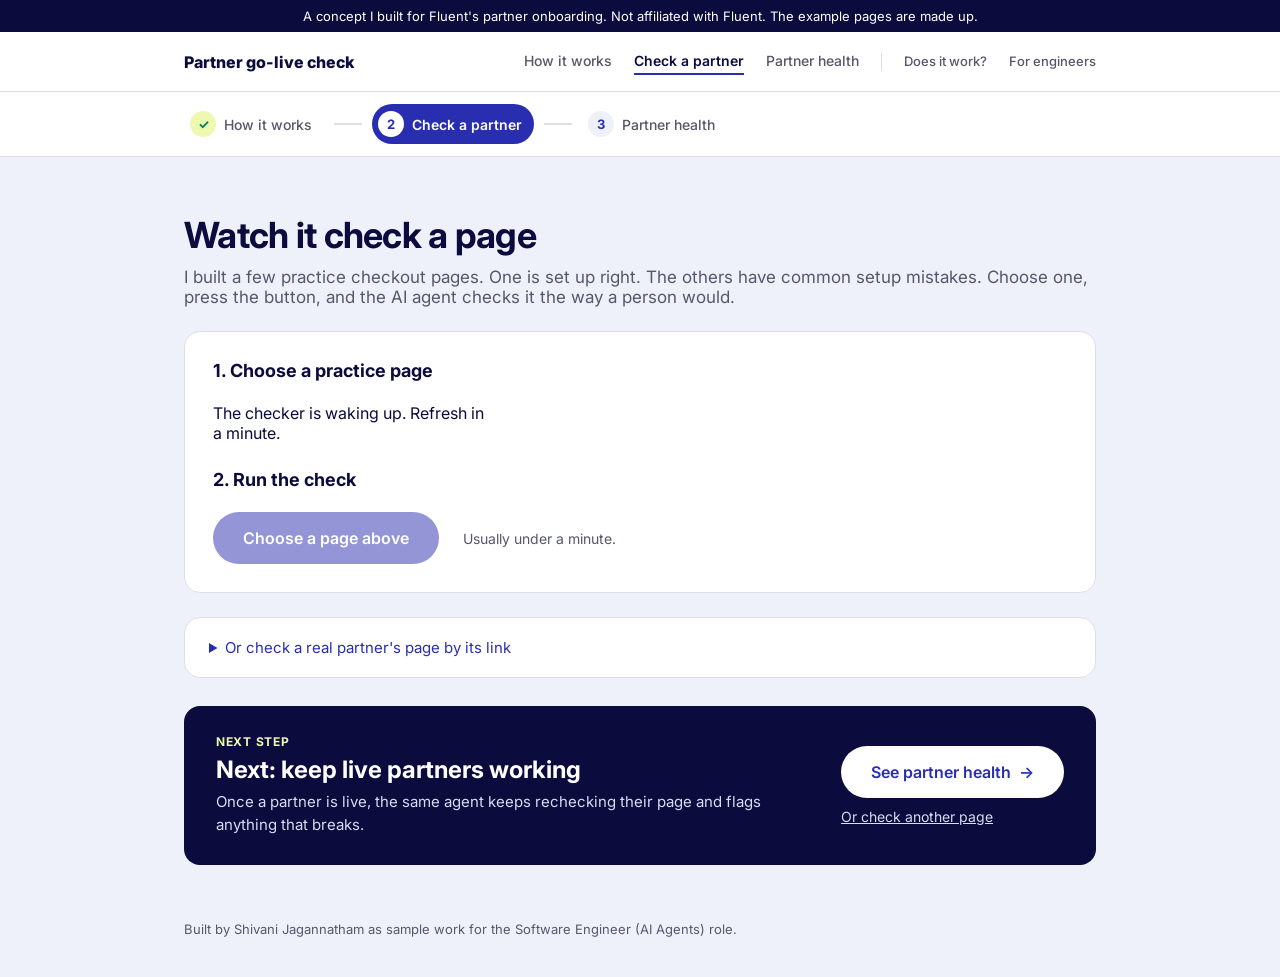
==== check.html @ 6d37464f "Add a journey bar and a clear next step on every page" ====
<!doctype html>
<html lang="en">
<head>
<meta charset="utf-8">
<meta name="viewport" content="width=device-width, initial-scale=1">
<title>Check a partner | Partner go-live check</title>
<meta name="description" content="Check a new partner's order confirmation page before offers go live. A concept for Fluent's partner team.">
<link rel="preconnect" href="https://fonts.googleapis.com">
<link href="https://fonts.googleapis.com/css2?family=Inter:wght@400;500;600;700;800&amp;display=swap" rel="stylesheet">
<link rel="icon" href="data:,">
<link rel="stylesheet" href="site.css">
</head>
<body data-page="check">

<div style="font-family: Inter, system-ui, sans-serif; color: #0B0B3D; background: #EFF1FA; min-height: 100vh">
  <div style="background: #0B0B3D; color: #FFFFFF; font-size: 13px; text-align: center; padding: 8px 16px">A concept I built for Fluent's partner onboarding. Not affiliated with Fluent. The example pages are made up.</div>
  <header style="background: #FFFFFF; border-bottom: 1px solid #DCDFEA">
    <div style="max-width: 960px; margin: 0 auto; padding: 16px 24px; display: flex; flex-wrap: wrap; justify-content: space-between; align-items: center; gap: 12px">
      <a href="index.html" style="font-weight: 800; font-size: 16px; color: #0B0B3D; text-decoration: none">Partner go-live check</a>
      <nav aria-label="Main" style="display: flex; flex-wrap: wrap; align-items: center; gap: 8px 22px">
        <a href="index.html" style="color: #55576A; font-weight: 500; font-size: 14px; text-decoration: none; padding: 4px 0; border-bottom: 2px solid transparent;">How it works</a>
        <a href="check.html" aria-current="page" style="color: #0B0B3D; font-weight: 600; font-size: 14px; text-decoration: none; padding: 4px 0; border-bottom: 2px solid #292EB1;">Check a partner</a>
        <a href="health.html" style="color: #55576A; font-weight: 500; font-size: 14px; text-decoration: none; padding: 4px 0; border-bottom: 2px solid transparent;">Partner health</a>
        <span aria-hidden="true" style="width: 1px; height: 18px; background: #DCDFEA"></span>
        <a href="works.html" style="color: #55576A; font-weight: 500; font-size: 13px; text-decoration: none; padding: 4px 0; border-bottom: 2px solid transparent;">Does it work?</a>
        <a href="engineers.html" style="color: #55576A; font-weight: 500; font-size: 13px; text-decoration: none; padding: 4px 0; border-bottom: 2px solid transparent;">For engineers</a>
      </nav>
    </div>
  </header>  <main style="max-width: 960px; margin: 0 auto; padding: 56px 24px 56px; display: flex; flex-direction: column; gap: 28px">
    <!-- 1. pick -->
    <section id="pick" style="display: flex; flex-direction: column; gap: 24px">
      <div style="display: flex; flex-direction: column; gap: 10px">
        <h1 style="margin: 0; font-size: 36px; letter-spacing: -0.02em">Watch it check a page</h1>
        <p style="margin: 0; font-size: 17px; color: #55576A">I built a few practice checkout pages. One is set up right. The others have common setup mistakes. Choose one, press the button, and the AI agent checks it the way a person would.</p>
      </div>
      <div class="card" style="padding: 28px; display: flex; flex-direction: column; gap: 22px">
        <h2 style="margin: 0; font-size: 18px">1. Choose a practice page</h2>
        <div id="partners" style="display: grid; grid-template-columns: repeat(auto-fill, minmax(260px, 1fr)); gap: 12px"><p style="margin:0;color:#55576A">Loading examples...</p></div>
        <h2 style="margin: 4px 0 0; font-size: 18px">2. Run the check</h2>
        <div style="display: flex; flex-wrap: wrap; align-items: center; gap: 14px 24px">
          <button id="run" class="btn" type="button" disabled>Choose a page above</button>
          <span style="font-size: 14px; color: #55576A">Usually under a minute.</span>
        </div>
      </div>
      <details id="own" class="card" style="padding: 20px 24px">
        <summary>Or check a real partner's page by its link</summary>
        <div style="display: flex; flex-direction: column; gap: 14px; margin-top: 16px">
          <p style="margin: 0; font-size: 14px; color: #55576A">Use the confirmation page from a test order, at a public address.</p>
          <div><label class="f" for="curl">Page link</label><input id="curl" type="url" placeholder="https://"></div>
          <div style="display: grid; grid-template-columns: repeat(auto-fit, minmax(200px, 1fr)); gap: 14px">
            <div><label class="f" for="cname">Partner name</label><input id="cname" type="text" placeholder="Partner"></div>
            <div><label class="f" for="cpid">Their partner ID</label><input id="cpid" type="text" placeholder="ptx-0000"></div>
          </div>
          <div><button id="runurl" class="btn" type="button">Check this page</button></div>
        </div>
      </details>
    </section>

    <!-- 2. checking -->
    <section id="checking" class="hidden" style="display: flex; flex-direction: column; gap: 24px">
      <div style="display: flex; flex-direction: column; gap: 10px">
        <h1 id="ctitle" style="margin: 0; font-size: 36px; letter-spacing: -0.02em">Checking</h1>
        <p style="margin: 0; font-size: 17px; color: #55576A">The AI agent is working through their order page. This usually takes under a minute.</p>
      </div>
      <div class="card" style="padding: 8px 28px"><ol id="steps" style="list-style: none; margin: 0; padding: 0"></ol></div>
    </section>

    <!-- 3. result -->
    <section id="result" class="hidden" style="display: flex; flex-direction: column; gap: 28px" aria-live="polite">
      <div id="verdict" style="border-radius: 16px; padding: 30px 32px; display: flex; gap: 18px; align-items: flex-start"></div>
      <div id="fixes" style="display: flex; flex-direction: column; gap: 14px"></div>
      <div id="msgbox" class="card hidden" style="padding: 26px 28px; display: flex; flex-direction: column; gap: 14px">
        <div style="display: flex; flex-wrap: wrap; justify-content: space-between; align-items: center; gap: 12px">
          <h2 id="msgtitle" style="margin: 0; font-size: 20px">Message for their developer</h2>
          <button id="copy" type="button" class="btn btn-ghost">Copy message</button>
        </div>
        <div id="msg" style="background: #EFF1FA; border-radius: 12px; padding: 18px 20px; font-size: 15px; line-height: 1.65; white-space: pre-line"></div>
      </div>
      <div id="next" class="card hidden" style="padding: 26px 28px; display: flex; flex-direction: column; gap: 14px">
        <h2 style="margin: 0; font-size: 20px">Next steps</h2>
        <ul id="nextlist" style="list-style: none; margin: 0; padding: 0; display: flex; flex-direction: column; gap: 12px; font-size: 16px"></ul>
      </div>
      <div style="display: flex; flex-wrap: wrap; align-items: center; gap: 14px 24px">
        <button id="again" class="btn" type="button">Check another partner</button>
        <a id="openpage" href="#" target="_blank" rel="noopener" style="font-size: 15px">Open the page that was checked</a>
      </div>
      <p id="who" style="margin: 0; font-size: 13px; color: #55576A"></p>
      <details class="card" style="padding: 18px 22px">
        <summary>For developers: see how the check worked</summary>
        <div id="tech" style="margin-top: 14px; display: flex; flex-direction: column; gap: 12px; font-size: 14px"></div>
      </details>
    </section>

    <!-- error -->
    <section id="error" class="hidden card" style="padding: 26px 28px; display: flex; flex-direction: column; gap: 12px">
      <h2 style="margin: 0; font-size: 22px">That page couldn't be checked</h2>
      <p id="errtext" style="margin: 0; color: #55576A"></p>
      <div><button id="again2" class="btn" type="button">Try again</button></div>
    </section>
  </main>


  <footer style="max-width: 960px; margin: 0 auto; padding: 0 24px 40px; font-size: 13px; color: #55576A">Built by Shivani Jagannatham as sample work for the Software Engineer (AI Agents) role.</footer>
</div>
<script src="config.js"></script>
<script src="check.js"></script>
<script src="nav.js"></script>
</body>
</html>
---- site.css ----
body{margin:0}
a{color:#292EB1}a:hover{color:#191371}

@keyframes gl-scan{0%{top:0;opacity:0}6%{opacity:1}58%{top:calc(100% - 3px);opacity:1}64%,100%{top:calc(100% - 3px);opacity:0}}
@keyframes gl-drift1{0%,100%{transform:translate(0,0) scale(1)}50%{transform:translate(60px,40px) scale(1.15)}}
@keyframes gl-drift2{0%,100%{transform:translate(0,0) scale(1)}50%{transform:translate(-50px,-30px) scale(1.1)}}
@keyframes gl-pulse{0%,100%{box-shadow:0 0 0 0 rgba(0,181,146,.45)}50%{box-shadow:0 0 0 7px rgba(0,181,146,0)}}
@keyframes gl-flow{to{stroke-dashoffset:-24}}
@keyframes gl-glow{0%,100%{border-color:#00B592}50%{border-color:#B3E42E}}
@keyframes gl-in1{0%,10%{opacity:0;transform:translateY(8px)}14%,90%{opacity:1;transform:none}97%,100%{opacity:0;transform:none}}
@keyframes gl-in2{0%,22%{opacity:0;transform:translateY(8px)}26%,90%{opacity:1;transform:none}97%,100%{opacity:0;transform:none}}
@keyframes gl-in3{0%,34%{opacity:0;transform:translateY(8px)}38%,90%{opacity:1;transform:none}97%,100%{opacity:0;transform:none}}
@keyframes gl-in4{0%,46%{opacity:0;transform:translateY(8px)}50%,90%{opacity:1;transform:none}97%,100%{opacity:0;transform:none}}
@keyframes gl-in5{0%,60%{opacity:0;transform:translateY(8px)}64%,90%{opacity:1;transform:none}97%,100%{opacity:0;transform:none}}

@media (prefers-reduced-motion: reduce){.gl-anim{animation:none !important;opacity:1 !important;transform:none !important}}


*{box-sizing:border-box}
button{font:inherit}
.hidden{display:none !important}
.pcard{text-align:left;background:#FFFFFF;border:1px solid #DCDFEA;border-radius:12px;padding:14px 15px;cursor:pointer;display:flex;flex-direction:column;gap:2px;min-height:66px;color:#0B0B3D}
.pcard[aria-pressed="true"]{background:#EFF1FA;border:2px solid #292EB1;padding:13px 14px}
.pcard:focus-visible,.btn:focus-visible{outline:3px solid #3793FF;outline-offset:2px}
.pcard b{font-weight:600;font-size:15px} .pcard span{font-size:13px;color:#55576A}
.btn{display:inline-flex;align-items:center;justify-content:center;min-height:52px;padding:0 30px;background:#292EB1;color:#FFFFFF;border:0;border-radius:999px;font-weight:600;font-size:16px;text-decoration:none;cursor:pointer}
.btn:hover{background:#191371;color:#FFFFFF} .btn:disabled{opacity:.5;cursor:default}
.btn-ghost{background:#FFFFFF;color:#292EB1;border:1px solid #292EB1;min-height:44px;padding:0 20px;font-size:14px}
.btn-ghost:hover{background:#EFF1FA;color:#191371}
.card{background:#FFFFFF;border:1px solid #DCDFEA;border-radius:16px}
.step{display:flex;align-items:center;gap:14px;padding:16px 0;border-bottom:1px solid #EFF1FA;font-size:17px}
.step:last-child{border-bottom:0}
.spin{animation:spin 1s linear infinite;transform-origin:50% 50%}
@keyframes spin{to{transform:rotate(360deg)}}
input[type=url],input[type=text]{width:100%;font:inherit;font-size:15px;padding:12px 14px;border:1px solid #DCDFEA;border-radius:10px;color:#0B0B3D;background:#FFFFFF}
label.f{display:block;font-size:13px;font-weight:600;color:#55576A;margin-bottom:6px}
details summary{cursor:pointer;color:#292EB1;font-size:15px}
pre{white-space:pre-wrap;word-break:break-word;font-size:12px;background:#EFF1FA;padding:12px;border-radius:10px;max-height:420px;overflow:auto}
table{width:100%;border-collapse:collapse;font-size:14px} th,td{text-align:left;padding:10px 8px;border-bottom:1px solid #EFF1FA;vertical-align:top}
th{font-size:12px;color:#55576A;font-weight:600}

/* ---------- home: moving sections ---------- */
.reveal{opacity:0;transform:translateY(18px);transition:opacity .6s ease,transform .6s ease}
.reveal.seen{opacity:1;transform:none}
.pgrid{display:grid;grid-template-columns:repeat(auto-fit,minmax(250px,1fr));gap:16px}
.pcardx{background:#FFFFFF;border:1px solid #DCDFEA;border-radius:16px;padding:18px 18px 22px;display:flex;flex-direction:column;gap:8px}
.pcardx h3{margin:6px 0 0;font-size:18px}
.pcardx p{margin:0;font-size:15px;line-height:1.55;color:#55576A}
.viz{position:relative;height:150px;border-radius:12px;background:#EFF1FA;overflow:hidden;display:flex;align-items:center;justify-content:center}
.bar{height:7px;border-radius:4px;background:#D5D9E8;margin-bottom:8px}
.w30{width:30%}.w45{width:45%}.w55{width:55%}.w70{width:70%}
.mini{width:72%;background:#FFFFFF;border-radius:8px;padding:12px 12px 10px;box-shadow:0 4px 14px rgba(11,11,61,.08)}
.slot{margin-top:6px;height:34px;border:2px dashed #EF2678;border-radius:7px;display:flex;align-items:center;justify-content:center;animation:slotblink 3s ease-in-out infinite}
.slot span{font-size:11px;font-weight:700;color:#A3134F}
@keyframes slotblink{0%,40%{opacity:.25}55%,90%{opacity:1}100%{opacity:.25}}
.cursor{position:absolute;left:58%;top:18px;animation:cursormove 3s ease-in-out infinite}
@keyframes cursormove{0%{transform:translate(0,0)}45%,90%{transform:translate(-14px,78px)}100%{transform:translate(0,0)}}
.node{position:absolute;font-size:12px;font-weight:700;border-radius:8px;padding:6px 10px;background:#FFFFFF;color:#0B0B3D;box-shadow:0 2px 8px rgba(11,11,61,.08)}
.node.sale{left:14px;top:57px;background:#292EB1;color:#FFFFFF}
.node.partner{right:14px;top:16px;color:#55576A;opacity:.6}
.node.test{right:14px;bottom:16px;border:2px solid #EF2678;color:#A3134F}
.paths{position:absolute;inset:0;width:100%;height:100%}
.flowpath{animation:dash 1s linear infinite}
@keyframes dash{to{stroke-dashoffset:-20}}
.coin{position:absolute;left:24%;top:42%;width:20px;height:20px;border-radius:50%;background:#EECF4F;color:#0B0B3D;font-size:11px;font-weight:800;display:flex;align-items:center;justify-content:center;animation:coin 2.4s ease-in-out infinite}
@keyframes coin{0%{left:24%;top:42%;opacity:0}10%{opacity:1}45%{left:50%;top:58%}80%{left:66%;top:72%;opacity:1}100%{left:66%;top:72%;opacity:0}}
.pill{font-family:ui-monospace,SFMono-Regular,Menlo,monospace;font-size:14px;padding:9px 14px;border-radius:999px;background:#FFFFFF;border:2px solid #EF2678;color:#A3134F;min-width:200px;text-align:center;transition:border-color .3s,color .3s}
.pill.good{border-color:#00B592;color:#007F67}
.plabel{font-size:12px;font-weight:700;color:#A3134F}.plabel.good{color:#007F67}
.how{display:flex;flex-wrap:wrap;gap:28px;align-items:stretch}
.hsteps{list-style:none;margin:0;padding:0;flex:1 1 320px;display:flex;flex-direction:column;gap:10px}
.hstep{position:relative;overflow:hidden;width:100%;text-align:left;display:flex;gap:14px;align-items:flex-start;background:#FFFFFF;border:1px solid #DCDFEA;border-radius:14px;padding:14px 16px;cursor:pointer;color:#0B0B3D}
.hstep .num{flex:none;width:34px;height:34px;border-radius:50%;background:#EFF1FA;color:#292EB1;display:flex;align-items:center;justify-content:center;font-weight:700}
.hstep b{display:block;font-size:17px;margin-top:5px}
.hstep small{display:block;font-size:14px;line-height:1.5;color:#55576A;margin-top:3px}
.hstep.on{border-color:#292EB1;background:#F7F8FD}
.hstep.on .num{background:#292EB1;color:#FFFFFF}
.hstep .prog{position:absolute;left:0;bottom:0;height:3px;width:0;background:#292EB1}
.hstep.on .prog{animation:prog 4s linear forwards}
.paused .hstep.on .prog{animation:none;width:100%}
@keyframes prog{to{width:100%}}
.screen{position:relative;flex:1 1 360px;min-height:260px;border-radius:16px;background:linear-gradient(135deg,#292EB1,#191371 60%,#0B0B3D);padding:24px;overflow:hidden}
.scene{position:absolute;inset:24px;display:flex;flex-direction:column;gap:14px;opacity:0;transform:translateY(10px);transition:opacity .45s ease,transform .45s ease;pointer-events:none}
.scene.on{opacity:1;transform:none}
.sgrid{display:grid;grid-template-columns:repeat(2,minmax(0,1fr));gap:10px}
.scard{background:#FFFFFF;border-radius:10px;padding:12px;font-size:13px;font-weight:600;color:#0B0B3D}
.scard.pick{outline:3px solid #B3E42E}
.sbtn{align-self:flex-start;background:#FFFFFF;color:#292EB1;font-weight:700;font-size:14px;border-radius:999px;padding:10px 18px}
.spage{position:relative;background:#FFFFFF;border-radius:10px;padding:14px 14px 6px;overflow:hidden}
.sscan{position:absolute;left:0;right:0;top:0;height:3px;background:#3793FF;box-shadow:0 0 14px 5px rgba(55,147,255,.45);animation:sscan 2s linear infinite}
@keyframes sscan{from{top:0}to{top:100%}}
.sticks{list-style:none;margin:0;padding:0;display:flex;flex-direction:column;gap:8px}
.sticks li{background:rgba(255,255,255,.12);color:#FFFFFF;border-radius:8px;padding:8px 12px;font-size:13px;font-weight:600;opacity:0}
.sticks li::before{content:"\2713  ";color:#B3E42E}
.sticks li.x::before{content:"!  ";color:#FF7B69}
.scene.on .sticks li{animation:tick .4s ease forwards}
.scene.on .sticks li:nth-child(1){animation-delay:.6s}.scene.on .sticks li:nth-child(2){animation-delay:1.4s}.scene.on .sticks li:nth-child(3){animation-delay:2.2s}
@keyframes tick{to{opacity:1}}
.sverdict{background:#FFEAF1;color:#0B0B3D;border-radius:12px;padding:16px 18px;font-size:20px;font-weight:800}
.sverdict small{display:block;font-size:14px;font-weight:500;margin-top:4px}
.smsg{position:relative;background:#FFFFFF;border-radius:12px;padding:16px 16px 8px}
.smsg span{position:absolute;right:12px;top:12px;font-size:12px;font-weight:700;color:#292EB1;border:1px solid #292EB1;border-radius:999px;padding:4px 10px}
@media (prefers-reduced-motion: reduce){
  .reveal{opacity:1;transform:none;transition:none}
  .slot,.cursor,.flowpath,.coin,.sscan,.hstep.on .prog{animation:none !important}
  .coin{display:none}
  .sticks li{opacity:1 !important;animation:none !important}
}

.pcard{gap:6px !important}
.pcard .tag{align-self:flex-start;font-style:normal;font-size:12px;font-weight:700;border-radius:999px;padding:3px 9px}
.pcard .tag.ok{background:#EEF9AF;color:#007F67}
.pcard .tag.bad{background:#FFEAF1;color:#A3134F}
.pcard b{font-size:16px !important;line-height:1.35}
.pcard span{font-size:14px !important;line-height:1.45}

/* ---------- wayfinding ---------- */
.journey{background:#FFFFFF;border-bottom:1px solid #DCDFEA}
.journey-in{max-width:960px;margin:0 auto;padding:12px 24px;display:flex;flex-wrap:wrap;align-items:center;gap:8px 10px}
.jstep{display:inline-flex;align-items:center;gap:8px;text-decoration:none;color:#55576A;font-size:14px;font-weight:500;padding:6px 12px 6px 6px;border-radius:999px;min-height:40px}
.jstep:hover{background:#EFF1FA;color:#0B0B3D}
.jnum{width:26px;height:26px;border-radius:50%;display:inline-flex;align-items:center;justify-content:center;font-size:13px;font-weight:700;background:#EFF1FA;color:#292EB1}
.jstep.on{background:#292EB1;color:#FFFFFF;font-weight:600}
.jstep.on .jnum{background:#FFFFFF;color:#292EB1}
.jstep.done .jnum{background:#EEF9AF;color:#007F67}
.jline{width:28px;height:2px;background:#DCDFEA}
.jextra{margin-left:auto;font-size:12px;font-weight:700;color:#55576A;background:#EFF1FA;border-radius:999px;padding:4px 10px}
.nextstep{background:#0B0B3D;color:#FFFFFF;border-radius:16px;padding:28px 32px;display:flex;flex-wrap:wrap;align-items:center;justify-content:space-between;gap:20px}
.nextstep .nlabel{font-size:12px;font-weight:700;letter-spacing:.06em;text-transform:uppercase;color:#EEF9AF}
.nextstep h2{margin:6px 0 6px;font-size:24px;color:#FFFFFF}
.nextstep p{margin:0;font-size:15px;line-height:1.55;color:#D9DCF3;max-width:560px}
.nactions{display:flex;flex-direction:column;align-items:flex-start;gap:10px}
.nextstep .btn{background:#FFFFFF;color:#292EB1}
.nextstep .btn:hover{background:#EEF9AF;color:#0B0B3D}
.nalt{color:#D9DCF3;font-size:14px}
.nalt:hover{color:#FFFFFF}
@media (max-width:600px){.jline{width:12px}.jstep span:last-child{font-size:13px}}
.btn{gap:8px}
@media (max-width:600px){
  nav[aria-label="Main"] > a:nth-of-type(-n+3), nav[aria-label="Main"] > span{display:none}
  .journey-in{padding:10px 16px}
}
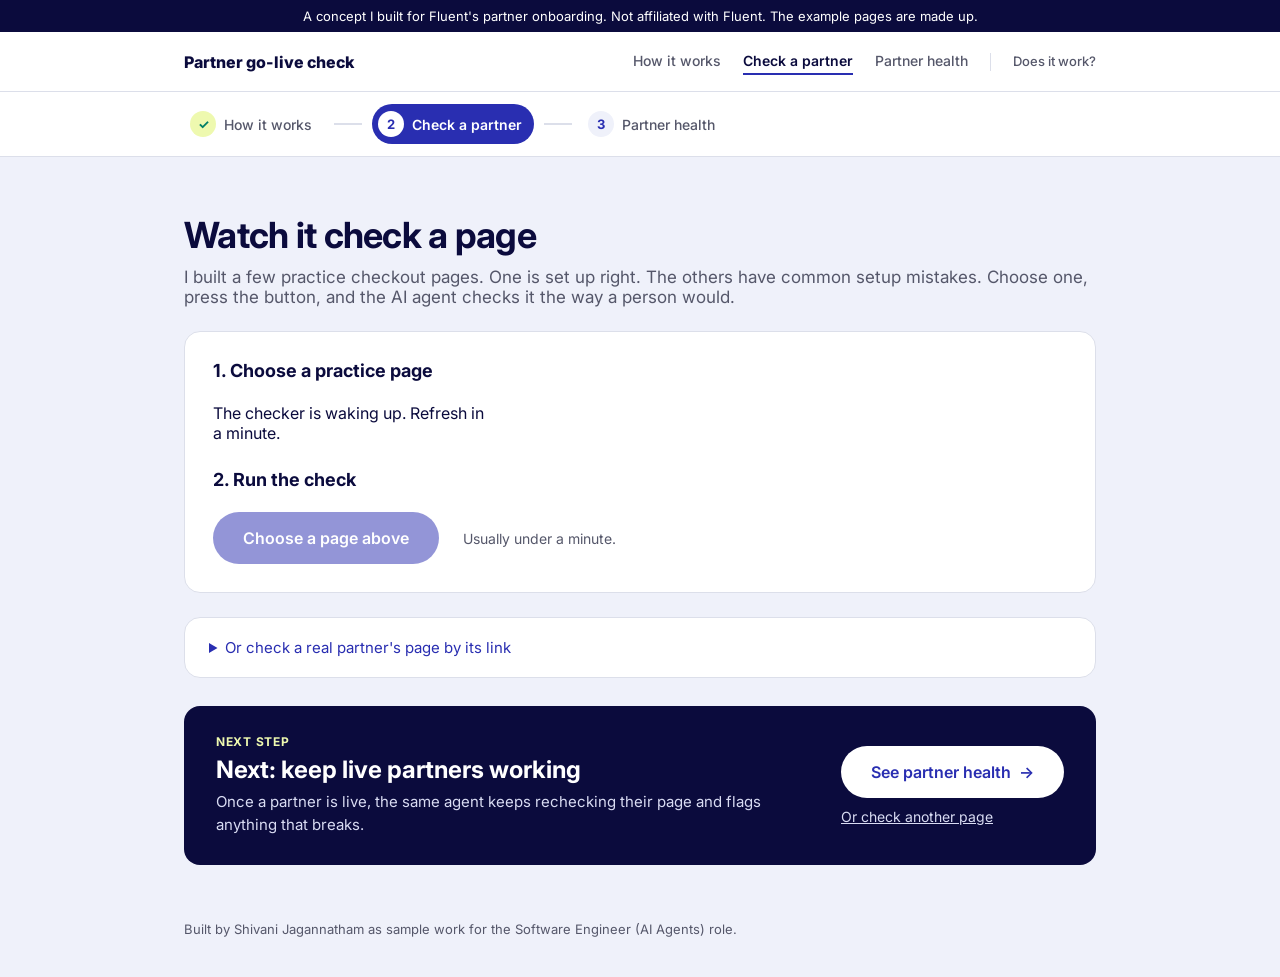
==== commit 33bc987f: "Remove the For engineers page" ====
--- a/check.html
+++ b/check.html
@@ -23,7 +23,6 @@
         <a href="health.html" style="color: #55576A; font-weight: 500; font-size: 14px; text-decoration: none; padding: 4px 0; border-bottom: 2px solid transparent;">Partner health</a>
         <span aria-hidden="true" style="width: 1px; height: 18px; background: #DCDFEA"></span>
         <a href="works.html" style="color: #55576A; font-weight: 500; font-size: 13px; text-decoration: none; padding: 4px 0; border-bottom: 2px solid transparent;">Does it work?</a>
-        <a href="engineers.html" style="color: #55576A; font-weight: 500; font-size: 13px; text-decoration: none; padding: 4px 0; border-bottom: 2px solid transparent;">For engineers</a>
       </nav>
     </div>
   </header>  <main style="max-width: 960px; margin: 0 auto; padding: 56px 24px 56px; display: flex; flex-direction: column; gap: 28px">
@@ -68,6 +67,10 @@
     <!-- 3. result -->
     <section id="result" class="hidden" style="display: flex; flex-direction: column; gap: 28px" aria-live="polite">
       <div id="verdict" style="border-radius: 16px; padding: 30px 32px; display: flex; gap: 18px; align-items: flex-start"></div>
+      <div id="todo" class="card" style="padding: 24px 28px; display: flex; flex-direction: column; gap: 14px; border: 2px solid #292EB1">
+        <h2 style="margin: 0; font-size: 20px">What to do now</h2>
+        <ol id="todolist" class="todo"></ol>
+      </div>
       <div id="fixes" style="display: flex; flex-direction: column; gap: 14px"></div>
       <div id="msgbox" class="card hidden" style="padding: 26px 28px; display: flex; flex-direction: column; gap: 14px">
         <div style="display: flex; flex-wrap: wrap; justify-content: space-between; align-items: center; gap: 12px">
--- a/site.css
+++ b/site.css
@@ -14,7 +14,17 @@
 @keyframes gl-in4{0%,46%{opacity:0;transform:translateY(8px)}50%,90%{opacity:1;transform:none}97%,100%{opacity:0;transform:none}}
 @keyframes gl-in5{0%,60%{opacity:0;transform:translateY(8px)}64%,90%{opacity:1;transform:none}97%,100%{opacity:0;transform:none}}
 
-@media (prefers-reduced-motion: reduce){.gl-anim{animation:none !important;opacity:1 !important;transform:none !important}}
+@keyframes gl-out1{0%,10%{opacity:1}14%,90%{opacity:0}97%,100%{opacity:1}}
+@keyframes gl-txt1{0%,10%{color:#9A9CAA}14%,90%{color:#0B0B3D}97%,100%{color:#9A9CAA}}
+@keyframes gl-out2{0%,22%{opacity:1}26%,90%{opacity:0}97%,100%{opacity:1}}
+@keyframes gl-txt2{0%,22%{color:#9A9CAA}26%,90%{color:#0B0B3D}97%,100%{color:#9A9CAA}}
+@keyframes gl-out3{0%,34%{opacity:1}38%,90%{opacity:0}97%,100%{opacity:1}}
+@keyframes gl-txt3{0%,34%{color:#9A9CAA}38%,90%{color:#0B0B3D}97%,100%{color:#9A9CAA}}
+@keyframes gl-out4{0%,46%{opacity:1}50%,90%{opacity:0}97%,100%{opacity:1}}
+@keyframes gl-txt4{0%,46%{color:#9A9CAA}50%,90%{color:#0B0B3D}97%,100%{color:#9A9CAA}}
+@keyframes gl-out5{0%,60%{opacity:1}64%,90%{opacity:0}97%,100%{opacity:1}}
+@keyframes gl-txt5{0%,60%{color:#9A9CAA}64%,90%{color:#0B0B3D}97%,100%{color:#9A9CAA}}
+@media (prefers-reduced-motion: reduce){.gl-anim{animation:none !important;opacity:1 !important;transform:none !important;color:inherit !important}.gl-wait{display:none !important}}
 
 
 *{box-sizing:border-box}
@@ -77,8 +87,9 @@
 .hstep.on{border-color:#292EB1;background:#F7F8FD}
 .hstep.on .num{background:#292EB1;color:#FFFFFF}
 .hstep .prog{position:absolute;left:0;bottom:0;height:3px;width:0;background:#292EB1}
-.hstep.on .prog{animation:prog 4s linear forwards}
-.paused .hstep.on .prog{animation:none;width:100%}
+.hstep.on .prog{animation:prog 7s linear forwards}
+.paused .hstep.on .prog{animation-play-state:paused}
+.still .hstep.on .prog{animation:none;width:100%}
 @keyframes prog{to{width:100%}}
 .screen{position:relative;flex:1 1 360px;min-height:260px;border-radius:16px;background:linear-gradient(135deg,#292EB1,#191371 60%,#0B0B3D);padding:24px;overflow:hidden}
 .scene{position:absolute;inset:24px;display:flex;flex-direction:column;gap:14px;opacity:0;transform:translateY(10px);transition:opacity .45s ease,transform .45s ease;pointer-events:none}
@@ -141,3 +152,70 @@
   nav[aria-label="Main"] > a:nth-of-type(-n+3), nav[aria-label="Main"] > span{display:none}
   .journey-in{padding:10px 16px}
 }
+
+/* ---------- hero flow diagram ---------- */
+.flow{display:flex;flex-wrap:wrap;align-items:center;gap:14px 10px;background:rgba(255,255,255,.06);border:1px solid rgba(255,255,255,.14);border-radius:16px;padding:18px 20px}
+.fnode{flex:1 1 200px;display:flex;align-items:center;gap:12px;color:#FFFFFF}
+.fnode b{display:block;font-size:15px}
+.fnode span{display:block;font-size:13px;color:#C9CCEE;line-height:1.4}
+.fico{flex:none;width:46px;height:46px;border-radius:12px;background:rgba(238,249,175,.12);display:flex;align-items:center;justify-content:center}
+.flink{flex:1 1 120px;display:flex;flex-direction:column;align-items:center;gap:6px;min-width:110px}
+.flabel{font-size:12px;font-weight:600;color:#EEF9AF;text-align:center}
+.ftrack{position:relative;display:block;width:100%;height:2px;background:repeating-linear-gradient(90deg,rgba(255,255,255,.35) 0 6px,transparent 6px 12px)}
+.ftrack i{position:absolute;top:-4px;left:0;width:10px;height:10px;border-radius:50%;background:#B3E42E;box-shadow:0 0 10px 2px rgba(179,228,46,.6);animation:fdot 2.6s ease-in-out infinite}
+.flink:nth-of-type(4) .ftrack i{animation-delay:1.3s}
+@keyframes fdot{0%{left:0;opacity:0}10%{opacity:1}90%{opacity:1}100%{left:calc(100% - 10px);opacity:0}}
+.fnote{margin:10px 0 0;font-size:13px;color:#C9CCEE;text-align:center}
+.aico{width:40px;height:40px;border-radius:10px;background:#EFF1FA;display:flex;align-items:center;justify-content:center}
+@media (max-width:700px){.flink{flex-basis:100%}.ftrack{width:2px;height:28px;background:repeating-linear-gradient(180deg,rgba(255,255,255,.35) 0 6px,transparent 6px 12px)}.ftrack i{left:-4px !important;top:0;animation-name:fdotv}}
+@keyframes fdotv{0%{top:0;opacity:0}10%{opacity:1}90%{opacity:1}100%{top:calc(100% - 10px);opacity:0}}
+@media (prefers-reduced-motion: reduce){.ftrack i{animation:none;left:calc(50% - 5px)}}
+
+.hctl{display:flex;gap:8px;align-items:center;margin-top:4px}
+.hbtn{font:inherit;font-weight:600;font-size:14px;min-width:44px;min-height:40px;padding:0 14px;border-radius:999px;border:1px solid #DCDFEA;background:#FFFFFF;color:#292EB1;cursor:pointer}
+.hbtn:hover{background:#EFF1FA}
+.hbtn:focus-visible{outline:3px solid #3793FF;outline-offset:2px}
+
+.todo{list-style:none;margin:0;padding:0;display:flex;flex-direction:column;gap:12px}
+.todo li{display:flex;flex-wrap:wrap;align-items:center;gap:12px 14px}
+.todo .tnum{flex:none;width:32px;height:32px;border-radius:50%;background:#292EB1;color:#FFFFFF;font-weight:700;display:flex;align-items:center;justify-content:center}
+.todo .ttext{flex:1 1 260px;display:flex;flex-direction:column}
+.todo .ttext b{font-size:16px}
+.todo .ttext small{font-size:14px;color:#55576A}
+
+.flash{animation:flash 2.2s ease-out}
+@keyframes flash{0%{box-shadow:0 0 0 0 rgba(41,46,177,.55)}30%{box-shadow:0 0 0 8px rgba(41,46,177,.25)}100%{box-shadow:0 0 0 0 rgba(41,46,177,0)}}
+html{scroll-behavior:smooth}
+@media (prefers-reduced-motion: reduce){.flash{animation:none;outline:3px solid #292EB1}html{scroll-behavior:auto}}
+
+/* ---------- hero window: page on the left, the agent's checklist on the right ---------- */
+.hwin{background:#FFFFFF;color:#0B0B3D;border-radius:16px;box-shadow:0 30px 60px rgba(0,0,0,.35);overflow:hidden}
+.hbar{display:flex;align-items:center;gap:8px;padding:10px 14px;background:#EFF1FA;border-bottom:1px solid #DCDFEA}
+.hbar span{width:10px;height:10px;border-radius:50%}
+.hbar em{margin-left:10px;flex:1;font-style:normal;background:#FFFFFF;border:1px solid #DCDFEA;border-radius:6px;padding:4px 10px;font-size:12px;color:#55576A}
+.hbody{display:flex;flex-wrap:wrap}
+.hpage{position:relative;flex:1 1 240px;padding:22px 20px;display:flex;flex-direction:column;gap:12px;overflow:hidden}
+.hthanks{font-weight:700;font-size:16px;line-height:1.3}
+.hline{display:flex;justify-content:space-between;align-items:center;gap:12px}
+.hline i{display:block;height:8px;border-radius:4px;background:#E3E6F0}
+.htotal{border-top:1px solid #EFF1FA;padding-top:10px;font-size:14px}
+.htotal i{background:#C9CDDD}
+.hoffer{margin-top:4px;border:2px dashed #00B592;border-radius:10px;padding:11px 12px;background:#F3FCF0;display:flex;align-items:center;gap:10px;font-size:13px;font-weight:600;color:#007F67;animation:gl-glow 3s ease-in-out infinite}
+.hdot{width:9px;height:9px;border-radius:50%;background:#00B592;animation:gl-pulse 2s ease-out infinite}
+.hscan{position:absolute;left:0;right:0;top:0;height:46px;background:linear-gradient(180deg,rgba(55,147,255,0),rgba(55,147,255,.16) 70%,rgba(55,147,255,.5));border-bottom:2px solid #3793FF;pointer-events:none;animation:hscan 9s ease-in-out infinite}
+@keyframes hscan{0%{transform:translateY(-50px);opacity:0}6%{opacity:1}58%{transform:translateY(240px);opacity:1}64%,100%{transform:translateY(240px);opacity:0}}
+.hpanel{flex:1 1 230px;background:#F7F8FD;border-left:1px solid #DCDFEA;padding:18px 18px 20px;display:flex;flex-direction:column;gap:12px}
+.hagent{display:flex;align-items:center;gap:10px}
+.havatar{width:34px;height:34px;border-radius:10px;background:#292EB1;display:flex;align-items:center;justify-content:center}
+.hagent b{display:block;font-size:14px}
+.hagent small{display:block;font-size:12px;color:#55576A}
+.hlist{list-style:none;margin:0;padding:0;display:flex;flex-direction:column;gap:10px}
+.hrow{display:flex;align-items:center;gap:10px;font-size:14px}
+.hico{position:relative;flex:none;width:18px;height:18px}
+.hico > span{position:absolute;inset:0}
+.hverdict{position:relative;height:30px;margin-top:2px}
+.hchip{position:absolute;left:0;top:0;display:inline-flex;align-items:center;border-radius:999px;padding:6px 12px;font-size:13px;font-weight:700;white-space:nowrap}
+.hwait{background:#EFF1FA;color:#55576A}
+.hbad{background:#FFEAF1;color:#A3134F}
+@media (max-width:560px){.hpanel{border-left:0;border-top:1px solid #DCDFEA}}
+@media (prefers-reduced-motion: reduce){.hscan{display:none}}
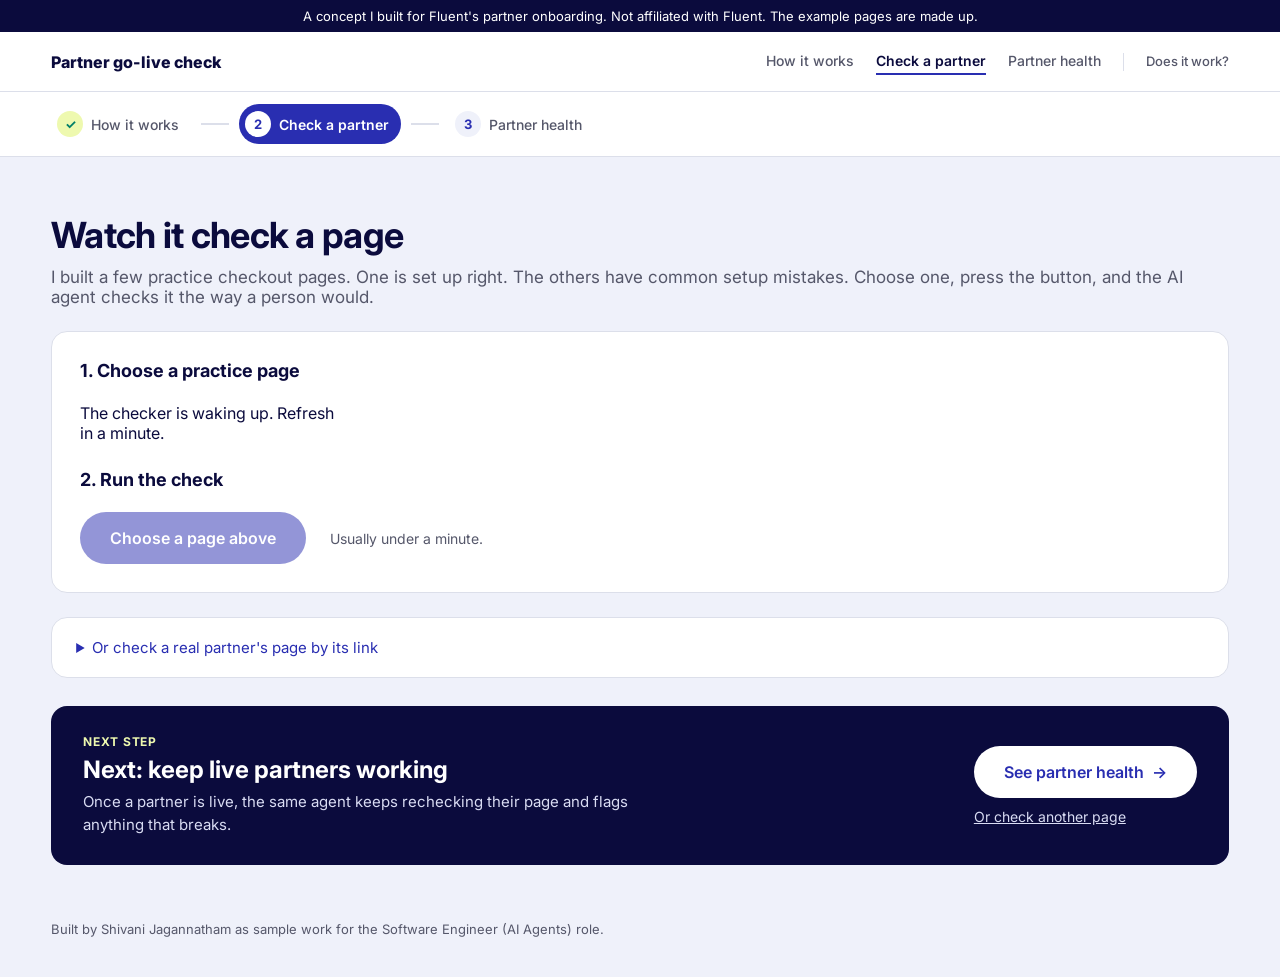
==== commit f8c241ed: "Let pages use the full screen width" ====
--- a/check.html
+++ b/check.html
@@ -15,7 +15,7 @@
 <div style="font-family: Inter, system-ui, sans-serif; color: #0B0B3D; background: #EFF1FA; min-height: 100vh">
   <div style="background: #0B0B3D; color: #FFFFFF; font-size: 13px; text-align: center; padding: 8px 16px">A concept I built for Fluent's partner onboarding. Not affiliated with Fluent. The example pages are made up.</div>
   <header style="background: #FFFFFF; border-bottom: 1px solid #DCDFEA">
-    <div style="max-width: 960px; margin: 0 auto; padding: 16px 24px; display: flex; flex-wrap: wrap; justify-content: space-between; align-items: center; gap: 12px">
+    <div style="max-width: 1440px; margin: 0 auto; padding: 16px clamp(20px, 4vw, 64px); display: flex; flex-wrap: wrap; justify-content: space-between; align-items: center; gap: 12px">
       <a href="index.html" style="font-weight: 800; font-size: 16px; color: #0B0B3D; text-decoration: none">Partner go-live check</a>
       <nav aria-label="Main" style="display: flex; flex-wrap: wrap; align-items: center; gap: 8px 22px">
         <a href="index.html" style="color: #55576A; font-weight: 500; font-size: 14px; text-decoration: none; padding: 4px 0; border-bottom: 2px solid transparent;">How it works</a>
@@ -25,7 +25,7 @@
         <a href="works.html" style="color: #55576A; font-weight: 500; font-size: 13px; text-decoration: none; padding: 4px 0; border-bottom: 2px solid transparent;">Does it work?</a>
       </nav>
     </div>
-  </header>  <main style="max-width: 960px; margin: 0 auto; padding: 56px 24px 56px; display: flex; flex-direction: column; gap: 28px">
+  </header>  <main style="max-width: 1440px; margin: 0 auto; padding: 56px clamp(20px, 4vw, 64px) 56px; display: flex; flex-direction: column; gap: 28px">
     <!-- 1. pick -->
     <section id="pick" style="display: flex; flex-direction: column; gap: 24px">
       <div style="display: flex; flex-direction: column; gap: 10px">
@@ -103,7 +103,7 @@
   </main>
 
 
-  <footer style="max-width: 960px; margin: 0 auto; padding: 0 24px 40px; font-size: 13px; color: #55576A">Built by Shivani Jagannatham as sample work for the Software Engineer (AI Agents) role.</footer>
+  <footer style="max-width: 1440px; margin: 0 auto; padding: 0 clamp(20px, 4vw, 64px) 40px; font-size: 13px; color: #55576A">Built by Shivani Jagannatham as sample work for the Software Engineer (AI Agents) role.</footer>
 </div>
 <script src="config.js"></script>
 <script src="check.js"></script>
--- a/site.css
+++ b/site.css
@@ -128,7 +128,7 @@
 
 /* ---------- wayfinding ---------- */
 .journey{background:#FFFFFF;border-bottom:1px solid #DCDFEA}
-.journey-in{max-width:960px;margin:0 auto;padding:12px 24px;display:flex;flex-wrap:wrap;align-items:center;gap:8px 10px}
+.journey-in{max-width:1440px;margin:0 auto;padding:12px clamp(20px,4vw,64px);display:flex;flex-wrap:wrap;align-items:center;gap:8px 10px}
 .jstep{display:inline-flex;align-items:center;gap:8px;text-decoration:none;color:#55576A;font-size:14px;font-weight:500;padding:6px 12px 6px 6px;border-radius:999px;min-height:40px}
 .jstep:hover{background:#EFF1FA;color:#0B0B3D}
 .jnum{width:26px;height:26px;border-radius:50%;display:inline-flex;align-items:center;justify-content:center;font-size:13px;font-weight:700;background:#EFF1FA;color:#292EB1}
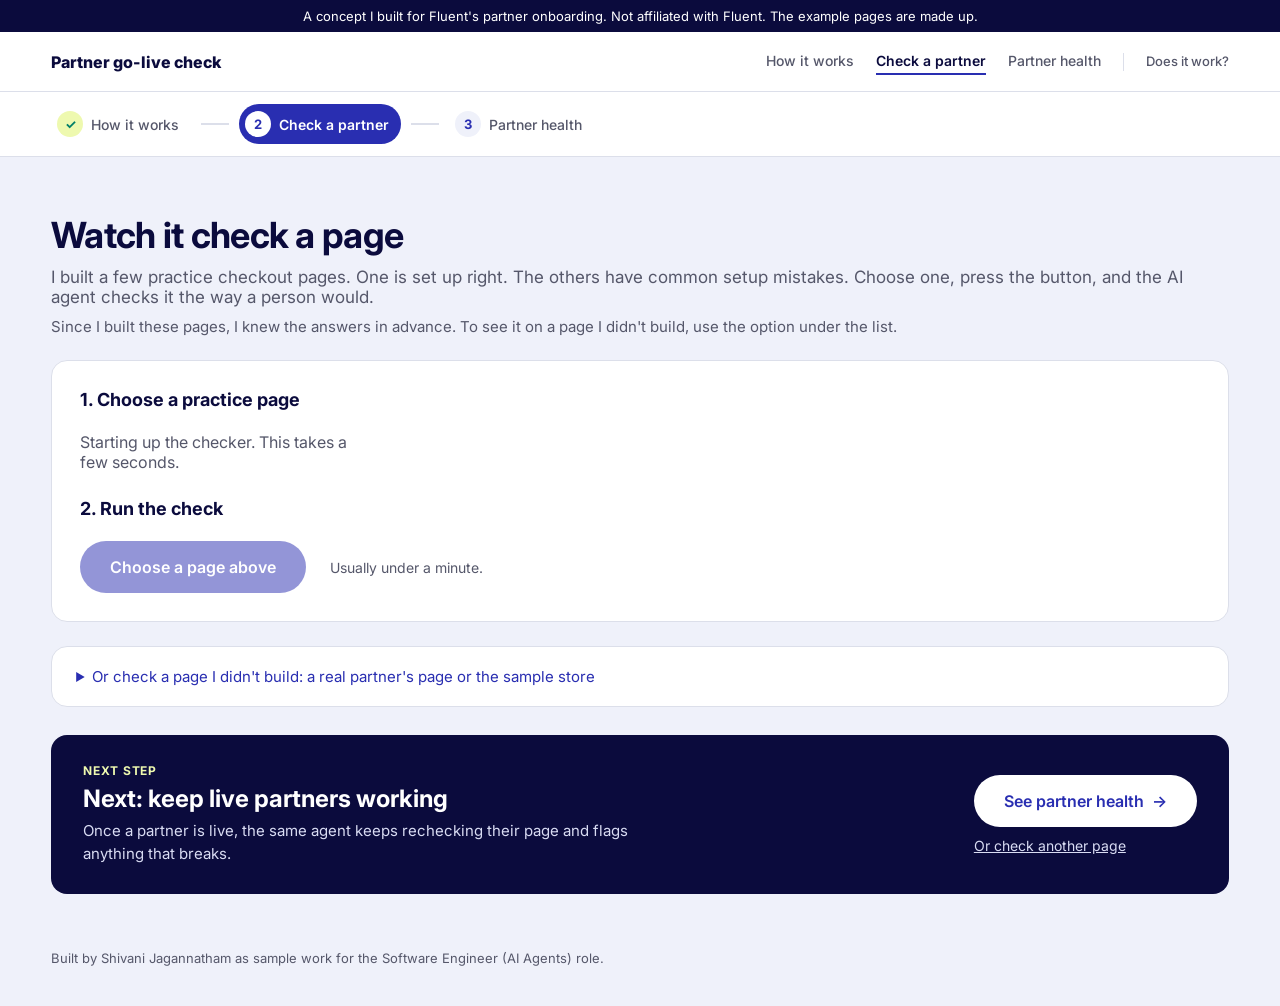
==== commit 55d83f5e: "Add a paste option, handle pages that can't be read, and reframe the site for the business side" ====
--- a/check.html
+++ b/check.html
@@ -31,6 +31,7 @@
       <div style="display: flex; flex-direction: column; gap: 10px">
         <h1 style="margin: 0; font-size: 36px; letter-spacing: -0.02em">Watch it check a page</h1>
         <p style="margin: 0; font-size: 17px; color: #55576A">I built a few practice checkout pages. One is set up right. The others have common setup mistakes. Choose one, press the button, and the AI agent checks it the way a person would.</p>
+        <p style="margin: 0; font-size: 15px; color: #55576A">Since I built these pages, I knew the answers in advance. To see it on a page I didn't build, use the option under the list.</p>
       </div>
       <div class="card" style="padding: 28px; display: flex; flex-direction: column; gap: 22px">
         <h2 style="margin: 0; font-size: 18px">1. Choose a practice page</h2>
@@ -42,14 +43,28 @@
         </div>
       </div>
       <details id="own" class="card" style="padding: 20px 24px">
-        <summary>Or check a real partner's page by its link</summary>
-        <div style="display: flex; flex-direction: column; gap: 14px; margin-top: 16px">
-          <p style="margin: 0; font-size: 14px; color: #55576A">Use the confirmation page from a test order, at a public address.</p>
+        <summary>Or check a page I didn't build: a real partner's page or the sample store</summary>
+        <div style="display: flex; flex-direction: column; gap: 16px; margin-top: 16px">
+          <p style="margin: 0; font-size: 15px; color: #55576A">An order confirmation page (the "thanks for your order" page) only appears after a purchase, so there are two ways in: its link, if it stays open to anyone, or its code, copied from your browser.</p>
+          <div style="display: flex; flex-wrap: wrap; align-items: center; gap: 10px">
+            <span style="font-size: 14px; color: #55576A">No page handy? Try a sample store that lives on its own site:</span>
+            <button type="button" class="btn btn-ghost" data-sample="needs-a-fix">Store with a problem</button>
+            <button type="button" class="btn btn-ghost" data-sample="ready">Store that is ready</button>
+          </div>
           <div><label class="f" for="curl">Page link</label><input id="curl" type="url" placeholder="https://"></div>
-          <div style="display: grid; grid-template-columns: repeat(auto-fit, minmax(200px, 1fr)); gap: 14px">
+          <details>
+            <summary>Or paste the page's code instead</summary>
+            <div style="display: flex; flex-direction: column; gap: 8px; margin-top: 10px">
+              <p style="margin: 0; font-size: 14px; color: #55576A">Place a test order and open the confirmation page in Chrome. Right-click the page, choose Inspect, then right-click the top &lt;html&gt; line and choose Copy, then Copy element. Paste it here. This includes code a tag manager added after the page opened.</p>
+              <textarea id="chtml" rows="6" placeholder="&lt;html&gt;..." style="width: 100%; font: 13px/1.5 ui-monospace, Menlo, monospace; padding: 12px 14px; border: 1px solid #DCDFEA; border-radius: 10px; color: #0B0B3D; resize: vertical"></textarea>
+            </div>
+          </details>
+          <div style="display: grid; grid-template-columns: repeat(auto-fit, minmax(240px, 1fr)); gap: 14px">
             <div><label class="f" for="cname">Partner name</label><input id="cname" type="text" placeholder="Partner"></div>
-            <div><label class="f" for="cpid">Their partner ID</label><input id="cpid" type="text" placeholder="ptx-0000"></div>
+            <div><label class="f" for="cpid">Their partner ID</label><input id="cpid" type="text" placeholder="ptx-0000">
+              <small style="display: block; margin-top: 6px; font-size: 13px; color: #55576A">The ID this partner was given at signup. The check makes sure sales are credited to it.</small></div>
           </div>
+          <p id="formerr" class="hidden" role="alert" style="margin: 0; font-size: 15px; color: #A3134F; font-weight: 600"></p>
           <div><button id="runurl" class="btn" type="button">Check this page</button></div>
         </div>
       </details>
@@ -59,7 +74,7 @@
     <section id="checking" class="hidden" style="display: flex; flex-direction: column; gap: 24px">
       <div style="display: flex; flex-direction: column; gap: 10px">
         <h1 id="ctitle" style="margin: 0; font-size: 36px; letter-spacing: -0.02em">Checking</h1>
-        <p style="margin: 0; font-size: 17px; color: #55576A">The AI agent is working through their order page. This usually takes under a minute.</p>
+        <p style="margin: 0; font-size: 17px; color: #55576A">The AI agent is working through the order page. This usually takes under a minute.</p>
       </div>
       <div class="card" style="padding: 8px 28px"><ol id="steps" style="list-style: none; margin: 0; padding: 0"></ol></div>
     </section>
@@ -69,6 +84,7 @@
       <div id="verdict" style="border-radius: 16px; padding: 30px 32px; display: flex; gap: 18px; align-items: flex-start"></div>
       <div id="todo" class="card" style="padding: 24px 28px; display: flex; flex-direction: column; gap: 14px; border: 2px solid #292EB1">
         <h2 style="margin: 0; font-size: 20px">What to do now</h2>
+        <p id="practice" class="hidden" style="margin: 0; font-size: 15px; color: #55576A"></p>
         <ol id="todolist" class="todo"></ol>
       </div>
       <div id="fixes" style="display: flex; flex-direction: column; gap: 14px"></div>
@@ -98,6 +114,7 @@
     <section id="error" class="hidden card" style="padding: 26px 28px; display: flex; flex-direction: column; gap: 12px">
       <h2 style="margin: 0; font-size: 22px">That page couldn't be checked</h2>
       <p id="errtext" style="margin: 0; color: #55576A"></p>
+      <p style="margin: 0; font-size: 14px; color: #55576A">Nothing was graded, because the checker never saw the real page.</p>
       <div><button id="again2" class="btn" type="button">Try again</button></div>
     </section>
   </main>
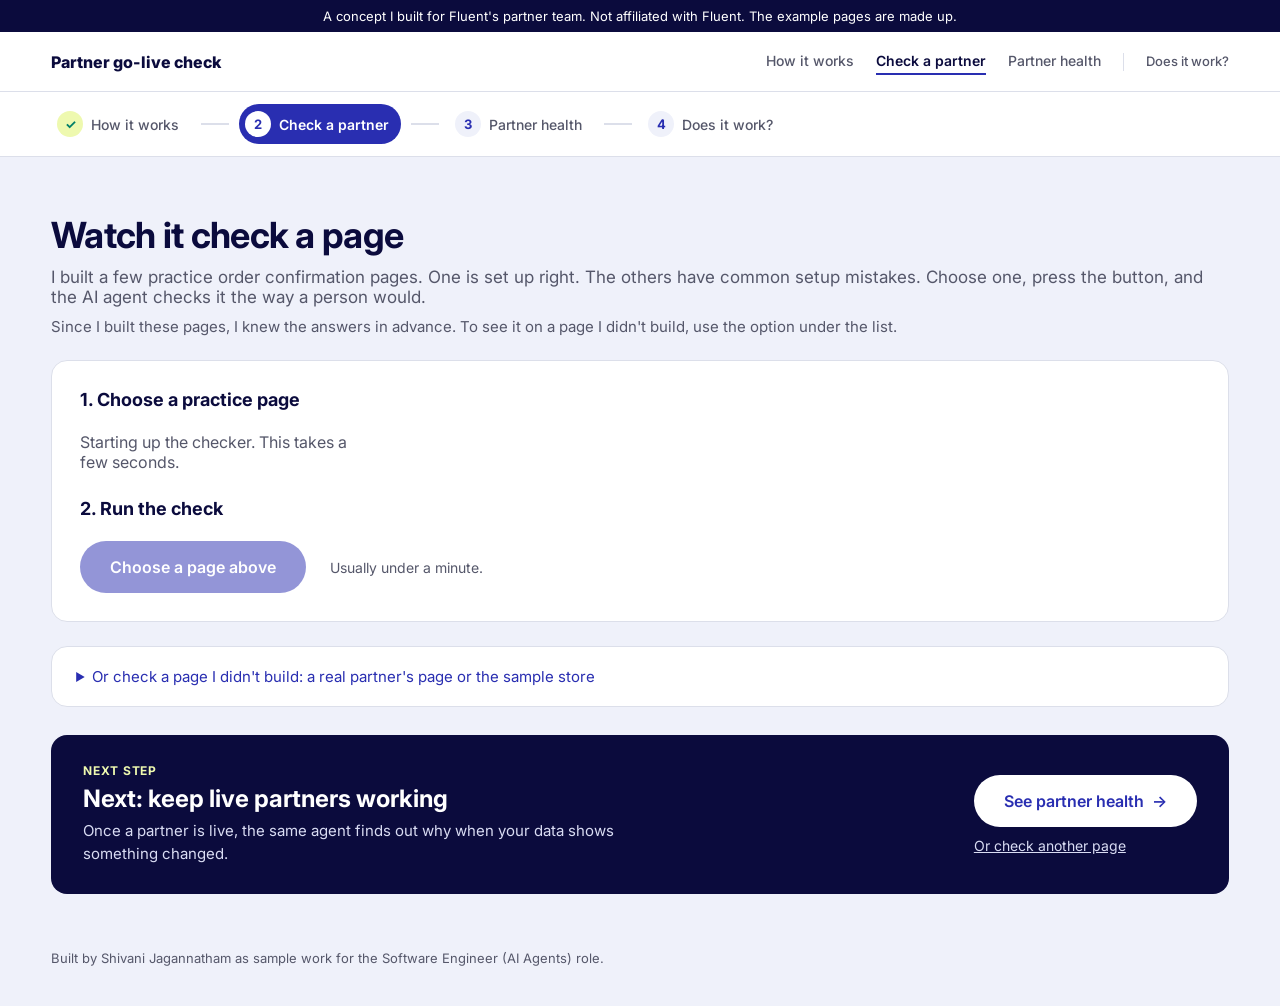
==== commit 7d238746: "Signal-first partner health demo and wording fixes from review" ====
--- a/check.html
+++ b/check.html
@@ -13,7 +13,7 @@
 <body data-page="check">
 
 <div style="font-family: Inter, system-ui, sans-serif; color: #0B0B3D; background: #EFF1FA; min-height: 100vh">
-  <div style="background: #0B0B3D; color: #FFFFFF; font-size: 13px; text-align: center; padding: 8px 16px">A concept I built for Fluent's partner onboarding. Not affiliated with Fluent. The example pages are made up.</div>
+  <div style="background: #0B0B3D; color: #FFFFFF; font-size: 13px; text-align: center; padding: 8px 16px">A concept I built for Fluent's partner team. Not affiliated with Fluent. The example pages are made up.</div>
   <header style="background: #FFFFFF; border-bottom: 1px solid #DCDFEA">
     <div style="max-width: 1440px; margin: 0 auto; padding: 16px clamp(20px, 4vw, 64px); display: flex; flex-wrap: wrap; justify-content: space-between; align-items: center; gap: 12px">
       <a href="index.html" style="font-weight: 800; font-size: 16px; color: #0B0B3D; text-decoration: none">Partner go-live check</a>
@@ -30,7 +30,7 @@
     <section id="pick" style="display: flex; flex-direction: column; gap: 24px">
       <div style="display: flex; flex-direction: column; gap: 10px">
         <h1 style="margin: 0; font-size: 36px; letter-spacing: -0.02em">Watch it check a page</h1>
-        <p style="margin: 0; font-size: 17px; color: #55576A">I built a few practice checkout pages. One is set up right. The others have common setup mistakes. Choose one, press the button, and the AI agent checks it the way a person would.</p>
+        <p style="margin: 0; font-size: 17px; color: #55576A">I built a few practice order confirmation pages. One is set up right. The others have common setup mistakes. Choose one, press the button, and the AI agent checks it the way a person would.</p>
         <p style="margin: 0; font-size: 15px; color: #55576A">Since I built these pages, I knew the answers in advance. To see it on a page I didn't build, use the option under the list.</p>
       </div>
       <div class="card" style="padding: 28px; display: flex; flex-direction: column; gap: 22px">
@@ -45,7 +45,7 @@
       <details id="own" class="card" style="padding: 20px 24px">
         <summary>Or check a page I didn't build: a real partner's page or the sample store</summary>
         <div style="display: flex; flex-direction: column; gap: 16px; margin-top: 16px">
-          <p style="margin: 0; font-size: 15px; color: #55576A">An order confirmation page (the "thanks for your order" page) only appears after a purchase, so there are two ways in: its link, if it stays open to anyone, or its code, copied from your browser.</p>
+          <p style="margin: 0; font-size: 15px; color: #55576A">An order confirmation page (the "thanks for your order" page) only appears after a purchase, so there are two ways in: its link, if it stays open to anyone, or its code, copied from your browser. It checks against this demo's example spec, so a real Fluent partner's page would need Fluent's own spec loaded first.</p>
           <div style="display: flex; flex-wrap: wrap; align-items: center; gap: 10px">
             <span style="font-size: 14px; color: #55576A">No page handy? Try a sample store that lives on its own site:</span>
             <button type="button" class="btn btn-ghost" data-sample="needs-a-fix">Store with a problem</button>
@@ -55,7 +55,7 @@
           <details>
             <summary>Or paste the page's code instead</summary>
             <div style="display: flex; flex-direction: column; gap: 8px; margin-top: 10px">
-              <p style="margin: 0; font-size: 14px; color: #55576A">Place a test order and open the confirmation page in Chrome. Right-click the page, choose Inspect, then right-click the top &lt;html&gt; line and choose Copy, then Copy element. Paste it here. This includes code a tag manager added after the page opened.</p>
+              <p style="margin: 0; font-size: 14px; color: #55576A">Place a test order and open the confirmation page in Chrome. Right-click the page, choose Inspect, then right-click the top &lt;html&gt; line and choose Copy, then Copy element. Paste it here. This includes code a tag manager added after the page opened. Use a test order, not a real shopper's.</p>
               <textarea id="chtml" rows="6" placeholder="&lt;html&gt;..." style="width: 100%; font: 13px/1.5 ui-monospace, Menlo, monospace; padding: 12px 14px; border: 1px solid #DCDFEA; border-radius: 10px; color: #0B0B3D; resize: vertical"></textarea>
             </div>
           </details>
--- a/site.css
+++ b/site.css
@@ -149,7 +149,7 @@
 @media (max-width:600px){.jline{width:12px}.jstep span:last-child{font-size:13px}}
 .btn{gap:8px}
 @media (max-width:600px){
-  nav[aria-label="Main"] > a:nth-of-type(-n+3), nav[aria-label="Main"] > span{display:none}
+  nav[aria-label="Main"]{display:none !important}
   .journey-in{padding:10px 16px}
 }
 
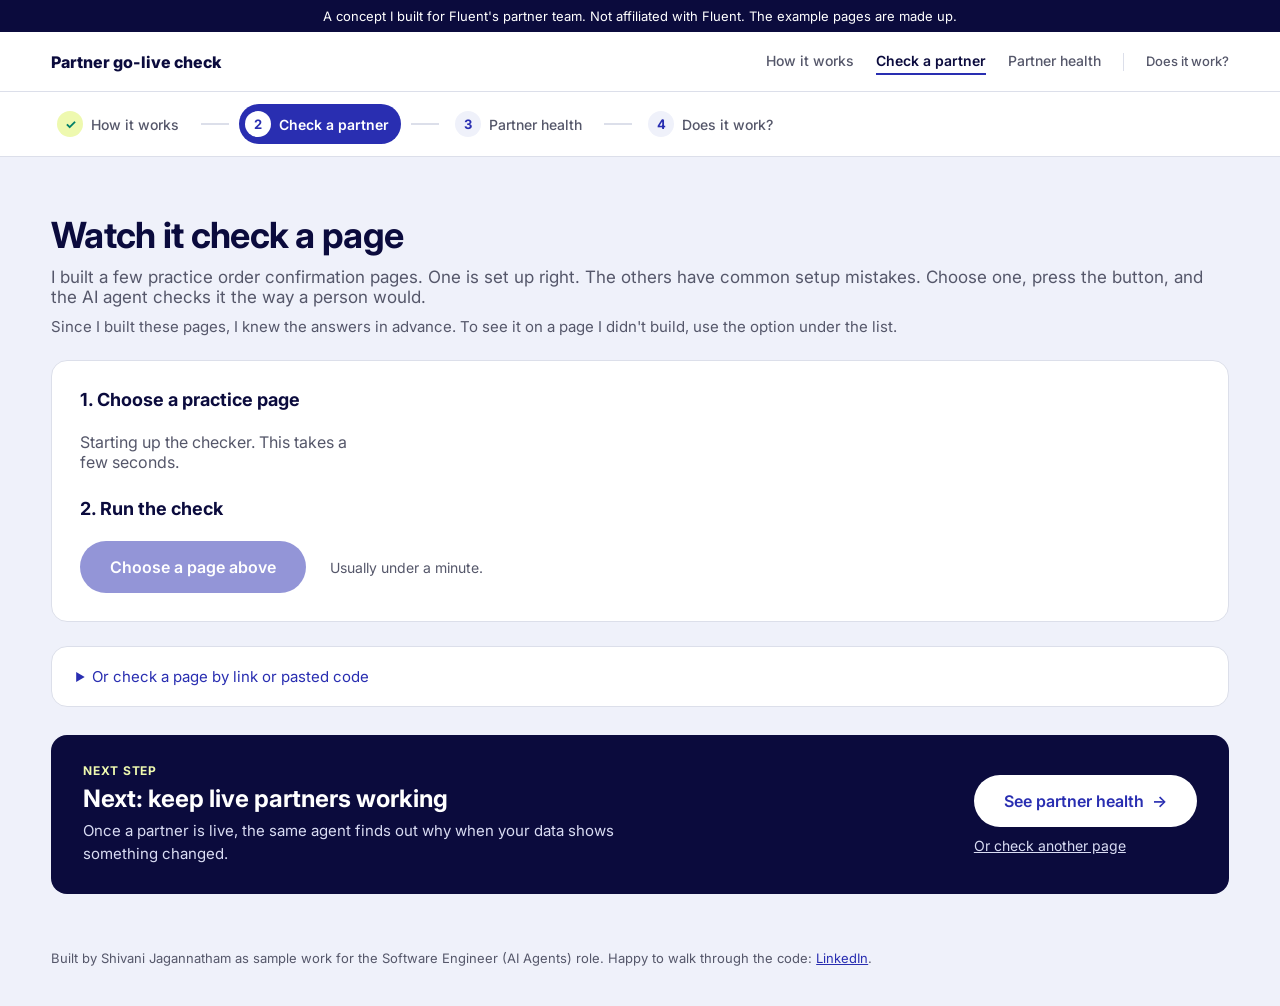
==== commit 0fdbb7ef: "Fixes from the second review: clearer results, what changed on the page, contact link" ====
--- a/check.html
+++ b/check.html
@@ -43,7 +43,7 @@
         </div>
       </div>
       <details id="own" class="card" style="padding: 20px 24px">
-        <summary>Or check a page I didn't build: a real partner's page or the sample store</summary>
+        <summary>Or check a page by link or pasted code</summary>
         <div style="display: flex; flex-direction: column; gap: 16px; margin-top: 16px">
           <p style="margin: 0; font-size: 15px; color: #55576A">An order confirmation page (the "thanks for your order" page) only appears after a purchase, so there are two ways in: its link, if it stays open to anyone, or its code, copied from your browser. It checks against this demo's example spec, so a real Fluent partner's page would need Fluent's own spec loaded first.</p>
           <div style="display: flex; flex-wrap: wrap; align-items: center; gap: 10px">
@@ -74,7 +74,7 @@
     <section id="checking" class="hidden" style="display: flex; flex-direction: column; gap: 24px">
       <div style="display: flex; flex-direction: column; gap: 10px">
         <h1 id="ctitle" style="margin: 0; font-size: 36px; letter-spacing: -0.02em">Checking</h1>
-        <p style="margin: 0; font-size: 17px; color: #55576A">The AI agent is working through the order page. This usually takes under a minute.</p>
+        <p style="margin: 0; font-size: 17px; color: #55576A">Working through the order page. This usually takes under a minute.</p>
       </div>
       <div class="card" style="padding: 8px 28px"><ol id="steps" style="list-style: none; margin: 0; padding: 0"></ol></div>
     </section>
@@ -120,7 +120,7 @@
   </main>
 
 
-  <footer style="max-width: 1440px; margin: 0 auto; padding: 0 clamp(20px, 4vw, 64px) 40px; font-size: 13px; color: #55576A">Built by Shivani Jagannatham as sample work for the Software Engineer (AI Agents) role.</footer>
+  <footer style="max-width: 1440px; margin: 0 auto; padding: 0 clamp(20px, 4vw, 64px) 40px; font-size: 13px; color: #55576A">Built by Shivani Jagannatham as sample work for the Software Engineer (AI Agents) role. Happy to walk through the code: <a href="https://www.linkedin.com/in/shivani-jagannatham" style="color: #292EB1">LinkedIn</a>.</footer>
 </div>
 <script src="config.js"></script>
 <script src="check.js"></script>
